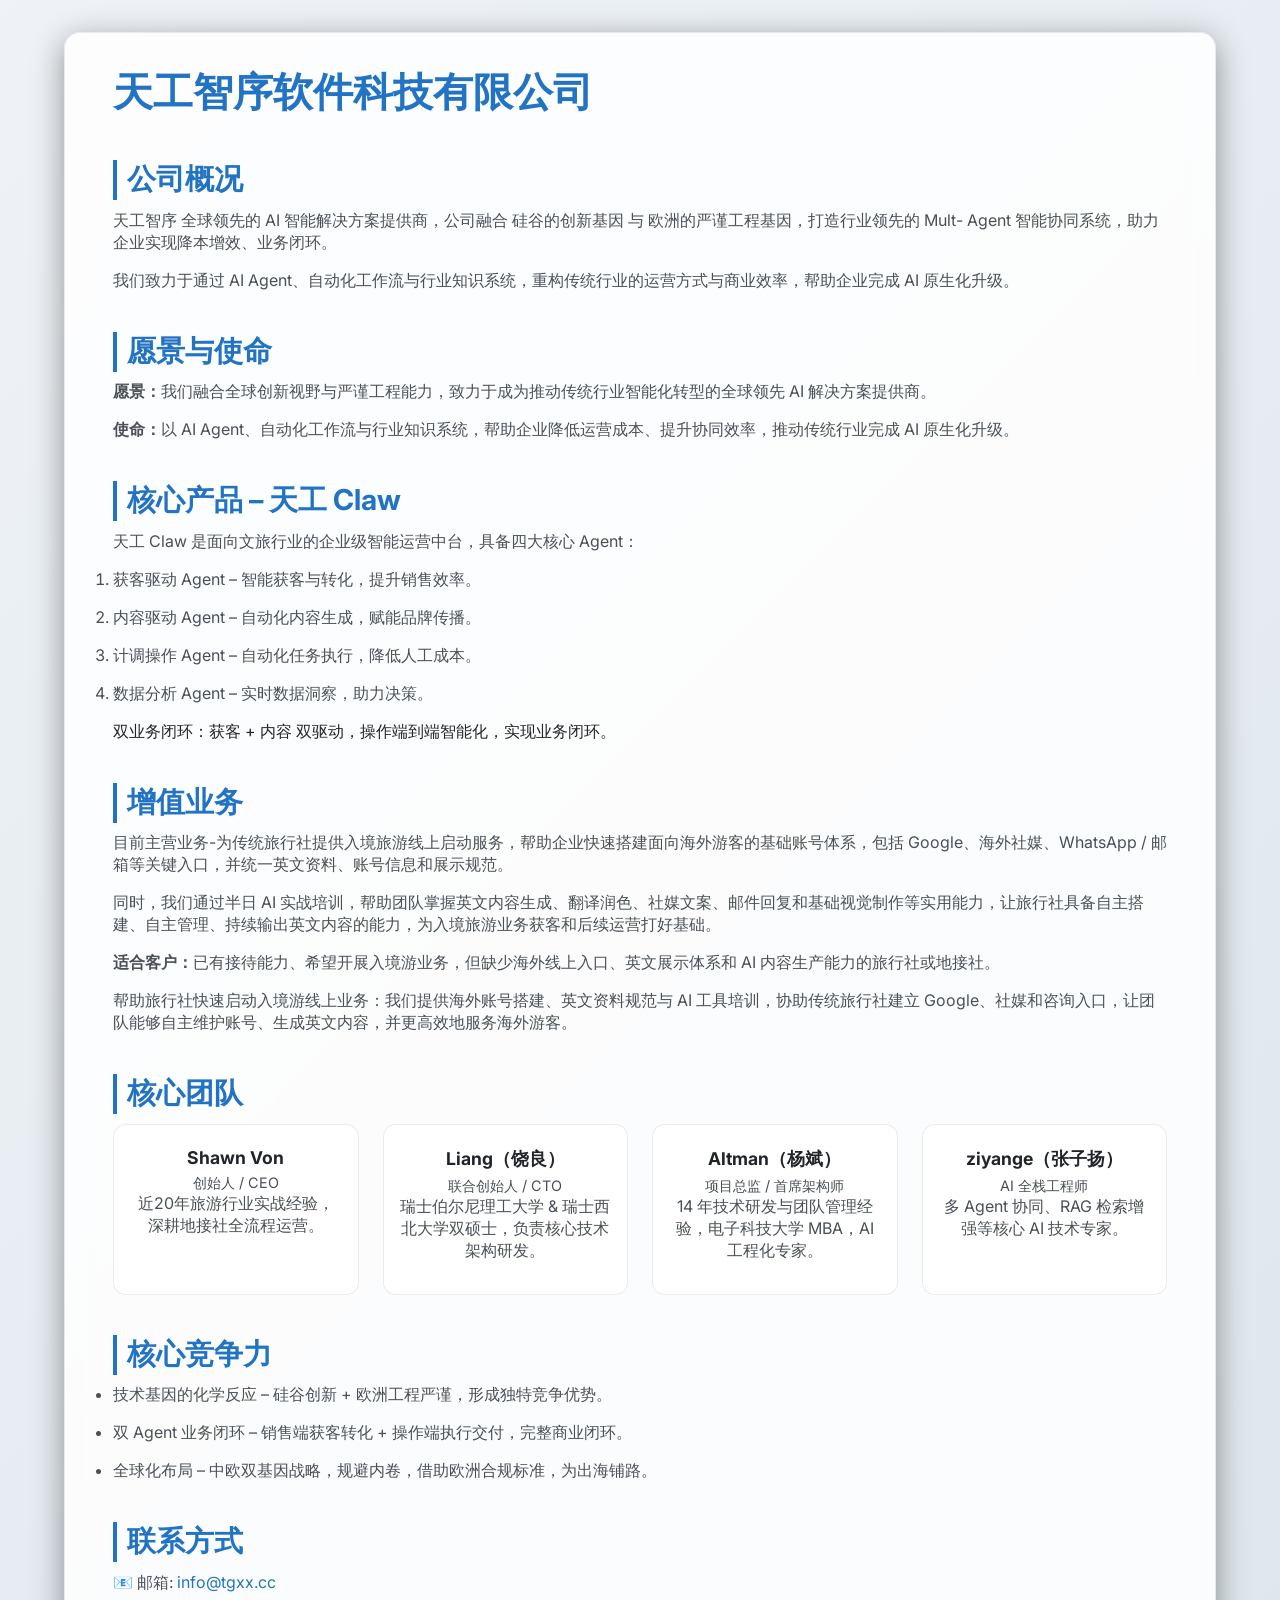
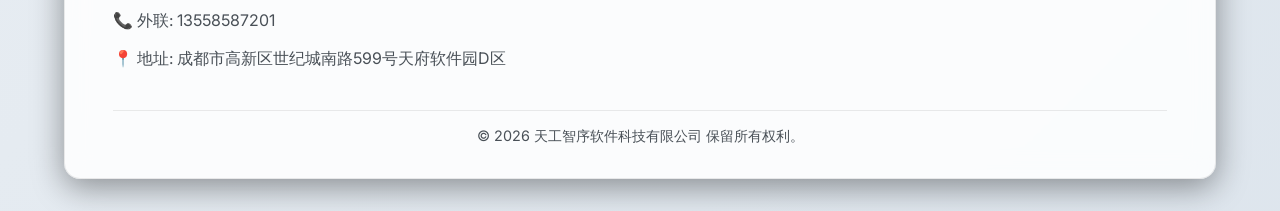
==== index.html @ 9fac901e "Add gitignore and index.html Co-Authored-By: Claude Opus 4.7 <noreply@anthropic.com>" ====
<!DOCTYPE html>
<html lang="zh-CN">

<head>
  <meta charset="UTF-8" />
  <meta http-equiv="X-UA-Compatible" content="IE=edge" />
  <meta name="viewport" content="width=device-width, initial-scale=1.0" />
  <title>天工智序软件科技有限公司</title>
  <meta name="description" content="天工智序软件科技有限公司 – 全球领先的 AI 智能解决方案提供商" />
  <link href="https://fonts.googleapis.com/css2?family=Inter:wght@400;600;700&display=swap" rel="stylesheet" />
  <style>
    :root {
      --primary-hue: 210;
      --bg-gradient: linear-gradient(135deg, hsl(var(--primary-hue), 30%, 12%), hsl(var(--primary-hue), 30%, 8%));
      --glass-bg: rgba(255, 255, 255, 0.07);
      --glass-border: rgba(255, 255, 255, 0.12);
      --text-primary: #e0e4eb;
      --text-secondary: #a0b1c2;
      --accent: hsl(var(--primary-hue), 70%, 55%);
    }

    * {
      box-sizing: border-box;
      margin: 0;
      padding: 0
    }

    body {
      font-family: 'Inter', sans-serif;
      background: var(--bg-gradient);
      color: var(--text-primary);
      min-height: 100vh;
      display: flex;
      justify-content: center;
      align-items: flex-start;
      padding: 2rem 0
    }

    .container {
      width: min(1200px, 90%);
      backdrop-filter: blur(12px);
      background: var(--glass-bg);
      border: 1px solid var(--glass-border);
      border-radius: 1rem;
      padding: 2rem 3rem;
      box-shadow: 0 8px 32px rgba(0, 0, 0, 0.4)
    }

    h1 {
      font-size: 2.5rem;
      color: var(--accent);
      margin-bottom: 0.6rem
    }

    h2 {
      font-size: 1.8rem;
      color: var(--accent);
      margin-top: 1.5rem;
      margin-bottom: 0.6rem;
      border-left: 4px solid var(--accent);
      padding-left: 0.6rem
    }

    p,
    li {
      color: var(--text-secondary);
      margin-bottom: 1rem
    }

    .section {
      margin-bottom: 2.5rem
    }

    .team-grid {
      display: grid;
      grid-template-columns: repeat(auto-fit, minmax(200px, 1fr));
      gap: 1.5rem
    }

    .team-member {
      background: var(--glass-bg);
      border: 1px solid var(--glass-border);
      border-radius: 0.8rem;
      padding: 1rem;
      text-align: center;
      transition: transform .3s, box-shadow .3s
    }

    .team-member:hover {
      transform: translateY(-4px);
      box-shadow: 0 12px 24px rgba(0, 0, 0, 0.5)
    }

    .team-member h3 {
      margin: 0.4rem 0 0.2rem;
      color: var(--text-primary);
      font-size: 1.1rem
    }

    .team-member span {
      font-size: 0.9rem;
      color: var(--text-secondary)
    }

    a {
      color: var(--accent);
      text-decoration: none;
      transition: opacity .2s
    }

    a:hover {
      opacity: 0.8
    }

    footer {
      font-size: 0.9rem;
      color: var(--text-secondary);
      margin-top: 2rem;
      border-top: 1px solid var(--glass-border);
      padding-top: 1rem;
      text-align: center
    }

    @media (prefers-color-scheme:light) {
      :root {
        --bg-gradient: linear-gradient(135deg, hsl(var(--primary-hue), 30%, 95%), hsl(var(--primary-hue), 30%, 90%));
        --glass-bg: rgba(255, 255, 255, 0.85);
        --glass-border: rgba(0, 0, 0, 0.08);
        --text-primary: #212529;
        --text-secondary: #495057;
        --accent: hsl(var(--primary-hue), 70%, 45%)
      }
    }
  </style>
</head>

<body>
  <div class="container">
    <header class="section">
      <h1>天工智序软件科技有限公司</h1>
    </header>

    <section class="section">
      <h2>公司概况</h2>
      <p>天工智序 全球领先的 AI 智能解决方案提供商，公司融合 硅谷的创新基因 与 欧洲的严谨工程基因，打造行业领先的 Mult- Agent 智能协同系统，助力企业实现降本增效、业务闭环。</p>
      <p>我们致力于通过 AI Agent、自动化工作流与行业知识系统，重构传统行业的运营方式与商业效率，帮助企业完成 AI 原生化升级。</p>
    </section>

    <section class="section">
      <h2>愿景与使命</h2>
      <p><strong>愿景：</strong>我们融合全球创新视野与严谨工程能力，致力于成为推动传统行业智能化转型的全球领先 AI 解决方案提供商。</p>
      <p><strong>使命：</strong>以 AI Agent、自动化工作流与行业知识系统，帮助企业降低运营成本、提升协同效率，推动传统行业完成 AI 原生化升级。</p>
    </section>

    <section class="section">
      <h2>核心产品 – 天工 Claw</h2>
      <p>天工 Claw 是面向文旅行业的企业级智能运营中台，具备四大核心 Agent：</p>
      <ol>
        <li>获客驱动 Agent – 智能获客与转化，提升销售效率。</li>
        <li>内容驱动 Agent – 自动化内容生成，赋能品牌传播。</li>
        <li>计调操作 Agent – 自动化任务执行，降低人工成本。</li>
        <li>数据分析 Agent – 实时数据洞察，助力决策。</li>
      </ol>
      <blockquote>双业务闭环：获客 + 内容 双驱动，操作端到端智能化，实现业务闭环。</blockquote>
    </section>

    <section class="section">
      <h2>增值业务</h2>
      <p>目前主营业务-为传统旅行社提供入境旅游线上启动服务，帮助企业快速搭建面向海外游客的基础账号体系，包括 Google、海外社媒、WhatsApp / 邮箱等关键入口，并统一英文资料、账号信息和展示规范。</p>
      <p>同时，我们通过半日 AI 实战培训，帮助团队掌握英文内容生成、翻译润色、社媒文案、邮件回复和基础视觉制作等实用能力，让旅行社具备自主搭建、自主管理、持续输出英文内容的能力，为入境旅游业务获客和后续运营打好基础。</p>
      <p><strong>适合客户：</strong>已有接待能力、希望开展入境游业务，但缺少海外线上入口、英文展示体系和 AI 内容生产能力的旅行社或地接社。</p>
      <p>帮助旅行社快速启动入境游线上业务：我们提供海外账号搭建、英文资料规范与 AI 工具培训，协助传统旅行社建立 Google、社媒和咨询入口，让团队能够自主维护账号、生成英文内容，并更高效地服务海外游客。</p>
    </section>

    <section class="section">
      <h2>核心团队</h2>
      <div class="team-grid">
        <div class="team-member">
          <h3>Shawn Von</h3>
          <span>创始人 / CEO</span>
          <p>近20年旅游行业实战经验，深耕地接社全流程运营。</p>
        </div>
        <div class="team-member">
          <h3>Liang（饶良）</h3>
          <span>联合创始人 / CTO</span>
          <p>瑞士伯尔尼理工大学 &amp; 瑞士西北大学双硕士，负责核心技术架构研发。</p>
        </div>
        <div class="team-member">
          <h3>Altman（杨斌）</h3>
          <span>项目总监 / 首席架构师</span>
          <p>14 年技术研发与团队管理经验，电子科技大学 MBA，AI 工程化专家。</p>
        </div>
        <div class="team-member">
          <h3>ziyange（张子扬）</h3>
          <span>AI 全栈工程师</span>
          <p>多 Agent 协同、RAG 检索增强等核心 AI 技术专家。</p>
        </div>
      </div>
    </section>

    <section class="section">
      <h2>核心竞争力</h2>
      <ul>
        <li>技术基因的化学反应 – 硅谷创新 + 欧洲工程严谨，形成独特竞争优势。</li>
        <li>双 Agent 业务闭环 – 销售端获客转化 + 操作端执行交付，完整商业闭环。</li>
        <li>全球化布局 – 中欧双基因战略，规避内卷，借助欧洲合规标准，为出海铺路。</li>
      </ul>
    </section>

    <section class="section">
      <h2>联系方式</h2>
      <p>📧 邮箱: <a href="mailto:info@tgxx.cc">info@tgxx.cc</a></p>
      <p>📞 外联: 13558587201</p>
      <p>📍 地址: 成都市高新区世纪城南路599号天府软件园D区</p>
    </section>

    <footer>
      © 2026 天工智序软件科技有限公司 保留所有权利。
    </footer>
  </div>
</body>

</html>
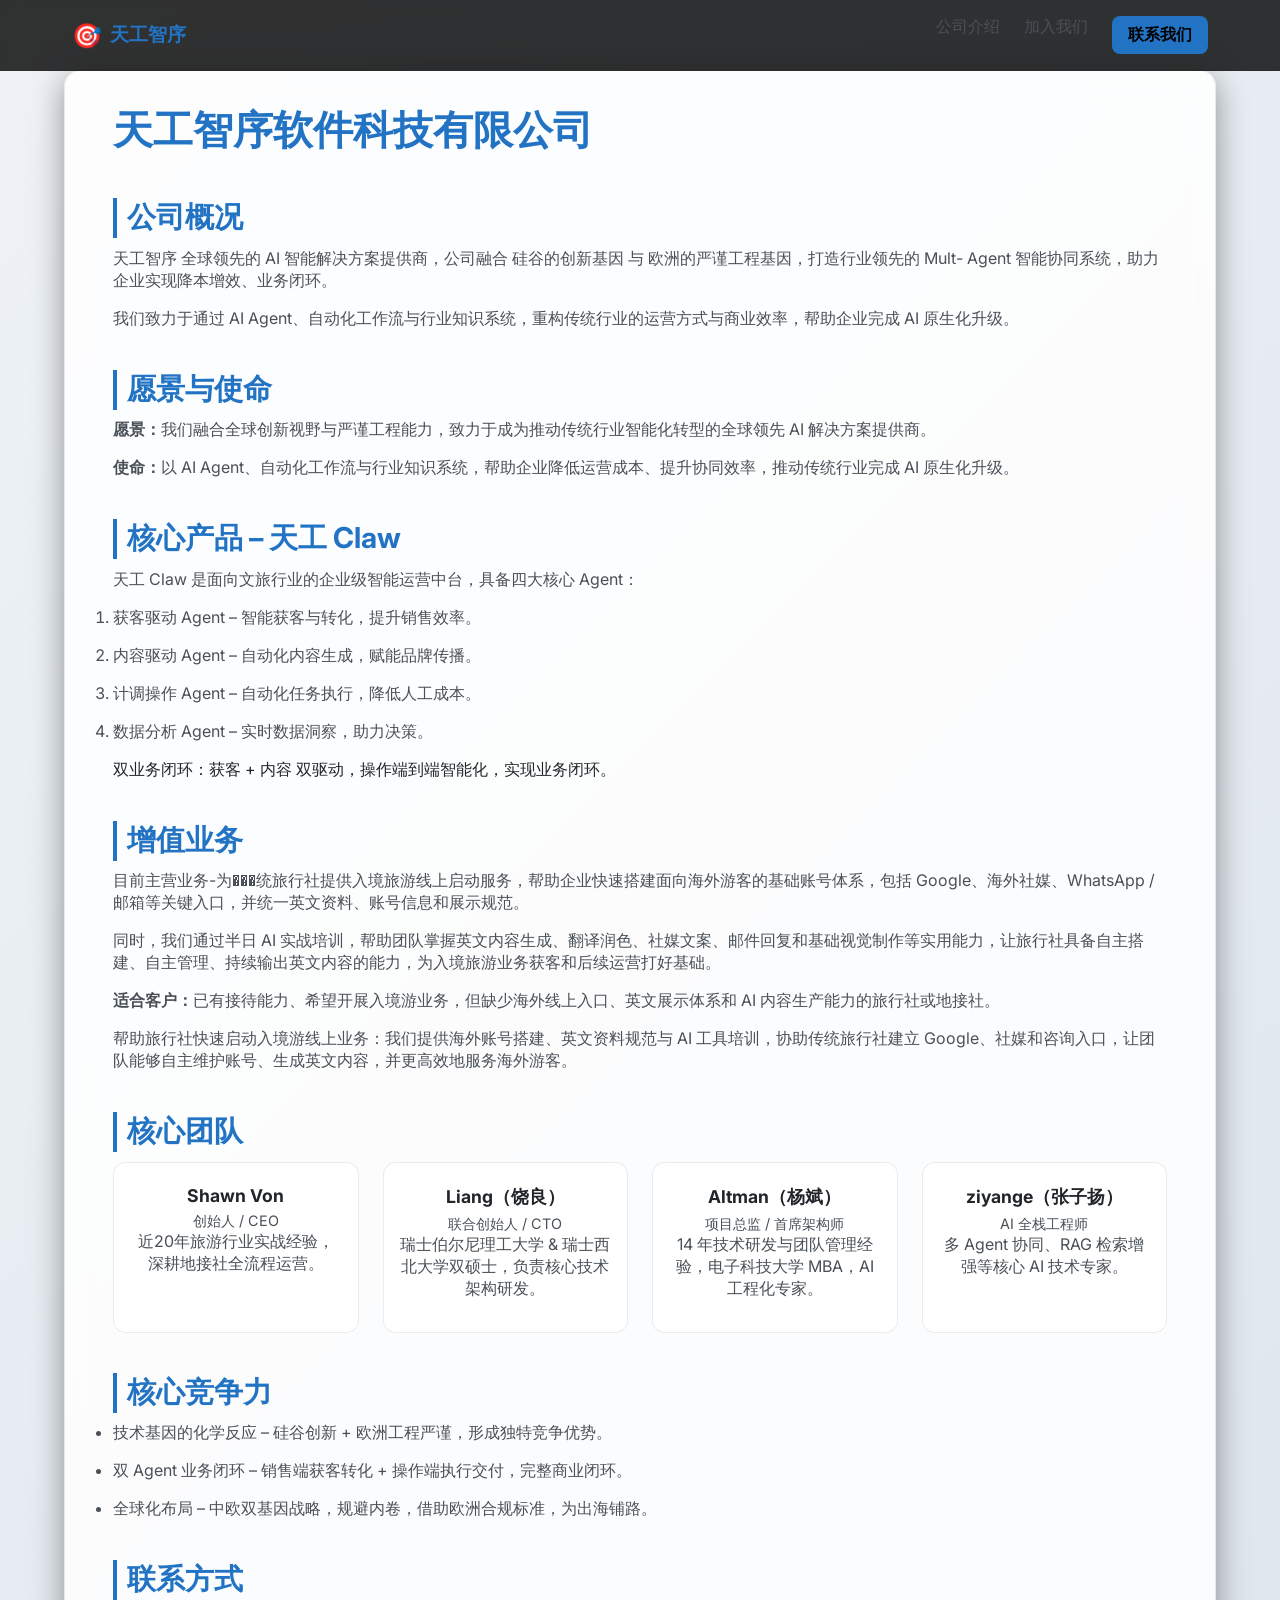
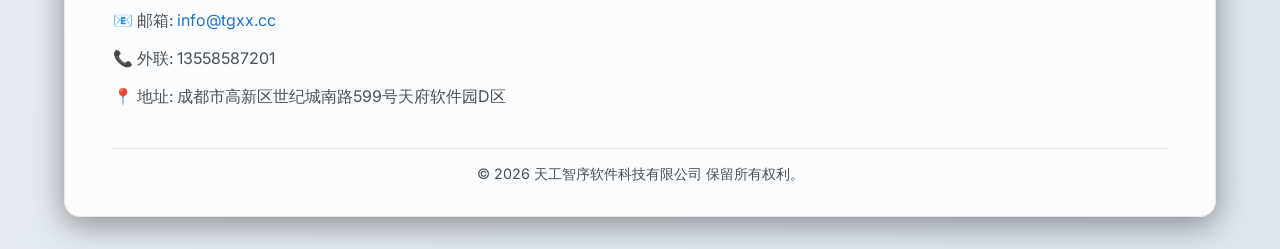
==== commit 3fdd8581: "Restructure: index.html as framework page, company.html as embedded content Co-Authored-By: Claude O" ====
--- a/index.html
+++ b/index.html
@@ -31,9 +31,76 @@
       color: var(--text-primary);
       min-height: 100vh;
       display: flex;
+      flex-direction: column;
+    }
+
+    /* 导航栏 */
+    .navbar {
+      position: fixed;
+      top: 0;
+      left: 0;
+      right: 0;
+      z-index: 1000;
+      background: rgba(0, 0, 0, 0.8);
+      backdrop-filter: blur(10px);
+      border-bottom: 1px solid var(--glass-border);
+    }
+
+    .nav-container {
+      max-width: 1200px;
+      margin: 0 auto;
+      padding: 1rem 2rem;
+      display: flex;
+      justify-content: space-between;
+      align-items: center;
+    }
+
+    .logo {
+      display: flex;
+      align-items: center;
+      gap: 0.5rem;
+      text-decoration: none;
+      color: var(--accent);
+      font-weight: 700;
+      font-size: 1.2rem;
+    }
+
+    .logo-icon {
+      font-size: 1.5rem;
+    }
+
+    .nav-links {
+      display: flex;
+      gap: 1.5rem;
+    }
+
+    .nav-links a {
+      color: var(--text-secondary);
+      text-decoration: none;
+      transition: color .2s;
+    }
+
+    .nav-links a:hover,
+    .nav-links a.active {
+      color: var(--accent);
+    }
+
+    .btn-contact {
+      background: var(--accent);
+      color: #000 !important;
+      padding: 0.5rem 1rem;
+      border-radius: 0.5rem;
+      font-weight: 600;
+    }
+
+    /* 主内容区域 */
+    .main-content {
+      flex: 1;
+      padding-top: 70px;
+      display: flex;
       justify-content: center;
       align-items: flex-start;
-      padding: 2rem 0
+      padding-bottom: 2rem;
     }
 
     .container {
@@ -135,88 +202,105 @@
 </head>
 
 <body>
-  <div class="container">
-    <header class="section">
-      <h1>天工智序软件科技有限公司</h1>
-    </header>
-
-    <section class="section">
-      <h2>公司概况</h2>
-      <p>天工智序 全球领先的 AI 智能解决方案提供商，公司融合 硅谷的创新基因 与 欧洲的严谨工程基因，打造行业领先的 Mult- Agent 智能协同系统，助力企业实现降本增效、业务闭环。</p>
-      <p>我们致力于通过 AI Agent、自动化工作流与行业知识系统，重构传统行业的运营方式与商业效率，帮助企业完成 AI 原生化升级。</p>
-    </section>
-
-    <section class="section">
-      <h2>愿景与使命</h2>
-      <p><strong>愿景：</strong>我们融合全球创新视野与严谨工程能力，致力于成为推动传统行业智能化转型的全球领先 AI 解决方案提供商。</p>
-      <p><strong>使命：</strong>以 AI Agent、自动化工作流与行业知识系统，帮助企业降低运营成本、提升协同效率，推动传统行业完成 AI 原生化升级。</p>
-    </section>
-
-    <section class="section">
-      <h2>核心产品 – 天工 Claw</h2>
-      <p>天工 Claw 是面向文旅行业的企业级智能运营中台，具备四大核心 Agent：</p>
-      <ol>
-        <li>获客驱动 Agent – 智能获客与转化，提升销售效率。</li>
-        <li>内容驱动 Agent – 自动化内容生成，赋能品牌传播。</li>
-        <li>计调操作 Agent – 自动化任务执行，降低人工成本。</li>
-        <li>数据分析 Agent – 实时数据洞察，助力决策。</li>
-      </ol>
-      <blockquote>双业务闭环：获客 + 内容 双驱动，操作端到端智能化，实现业务闭环。</blockquote>
-    </section>
-
-    <section class="section">
-      <h2>增值业务</h2>
-      <p>目前主营业务-为传统旅行社提供入境旅游线上启动服务，帮助企业快速搭建面向海外游客的基础账号体系，包括 Google、海外社媒、WhatsApp / 邮箱等关键入口，并统一英文资料、账号信息和展示规范。</p>
-      <p>同时，我们通过半日 AI 实战培训，帮助团队掌握英文内容生成、翻译润色、社媒文案、邮件回复和基础视觉制作等实用能力，让旅行社具备自主搭建、自主管理、持续输出英文内容的能力，为入境旅游业务获客和后续运营打好基础。</p>
-      <p><strong>适合客户：</strong>已有接待能力、希望开展入境游业务，但缺少海外线上入口、英文展示体系和 AI 内容生产能力的旅行社或地接社。</p>
-      <p>帮助旅行社快速启动入境游线上业务：我们提供海外账号搭建、英文资料规范与 AI 工具培训，协助传统旅行社建立 Google、社媒和咨询入口，让团队能够自主维护账号、生成英文内容，并更高效地服务海外游客。</p>
-    </section>
-
-    <section class="section">
-      <h2>核心团队</h2>
-      <div class="team-grid">
-        <div class="team-member">
-          <h3>Shawn Von</h3>
-          <span>创始人 / CEO</span>
-          <p>近20年旅游行业实战经验，深耕地接社全流程运营。</p>
+  <!-- 导航栏 -->
+  <nav class="navbar">
+    <div class="nav-container">
+      <a href="/" class="logo">
+        <span class="logo-icon">🎯</span>
+        <span class="logo-text">天工智序</span>
+      </a>
+      <div class="nav-links">
+        <a href="/h5/company">公司介绍</a>
+        <a href="/recruit">加入我们</a>
+        <a href="#contact" class="btn-contact">联系我们</a>
+      </div>
+    </div>
+  </nav>
+
+  <div class="main-content">
+    <div class="container">
+      <header class="section">
+        <h1>天工智序软件科技有限公司</h1>
+      </header>
+
+      <section class="section">
+        <h2>公司概况</h2>
+        <p>天工智序 全球领先的 AI 智能解决方案提供商，公司融合 硅谷的创新基因 与 欧洲的严谨工程基因，打造行业领先的 Mult- Agent 智能协同系统，助力企业实现降本增效、业务闭环。</p>
+        <p>我们致力于通过 AI Agent、自动化工作流与行业知识系统，重构传统行业的运营方式与商业效率，帮助企业完成 AI 原生化升级。</p>
+      </section>
+
+      <section class="section">
+        <h2>愿景与使命</h2>
+        <p><strong>愿景：</strong>我们融合全球创新视野与严谨工程能力，致力于成为推动传统行业智能化转型的全球领先 AI 解决方案提供商。</p>
+        <p><strong>使命：</strong>以 AI Agent、自动化工作流与行业知识系统，帮助企业降低运营成本、提升协同效率，推动传统行业完成 AI 原生化升级。</p>
+      </section>
+
+      <section class="section">
+        <h2>核心产品 – 天工 Claw</h2>
+        <p>天工 Claw 是面向文旅行业的企业级智能运营中台，具备四大核心 Agent：</p>
+        <ol>
+          <li>获客驱动 Agent – 智能获客与转化，提升销售效率。</li>
+          <li>内容驱动 Agent – 自动化内容生成，赋能品牌传播。</li>
+          <li>计调操作 Agent – 自动化任务执行，降低人工成本。</li>
+          <li>数据分析 Agent – 实时数据洞察，助力决策。</li>
+        </ol>
+        <blockquote>双业务闭环：获客 + 内容 双驱动，操作端到端智能化，实现业务闭环。</blockquote>
+      </section>
+
+      <section class="section">
+        <h2>增值业务</h2>
+        <p>目前主营业务-为���统旅行社提供入境旅游线上启动服务，帮助企业快速搭建面向海外游客的基础账号体系，包括 Google、海外社媒、WhatsApp / 邮箱等关键入口，并统一英文资料、账号信息和展示规范。</p>
+        <p>同时，我们通过半日 AI 实战培训，帮助团队掌握英文内容生成、翻译润色、社媒文案、邮件回复和基础视觉制作等实用能力，让旅行社具备自主搭建、自主管理、持续输出英文内容的能力，为入境旅游业务获客和后续运营打好基础。</p>
+        <p><strong>适合客户：</strong>已有接待能力、希望开展入境游业务，但缺少海外线上入口、英文展示体系和 AI 内容生产能力的旅行社或地接社。</p>
+        <p>帮助旅行社快速启动入境游线上业务：我们提供海外账号搭建、英文资料规范与 AI 工具培训，协助传统旅行社建立 Google、社媒和咨询入口，让团队能够自主维护账号、生成英文内容，并更高效地服务海外游客。</p>
+      </section>
+
+      <section class="section">
+        <h2>核心团队</h2>
+        <div class="team-grid">
+          <div class="team-member">
+            <h3>Shawn Von</h3>
+            <span>创始人 / CEO</span>
+            <p>近20年旅游行业实战经验，深耕地接社全流程运营。</p>
+          </div>
+          <div class="team-member">
+            <h3>Liang（饶良）</h3>
+            <span>联合创始人 / CTO</span>
+            <p>瑞士伯尔尼理工大学 &amp; 瑞士西北大学双硕士，负责核心技术架构研发。</p>
+          </div>
+          <div class="team-member">
+            <h3>Altman（杨斌）</h3>
+            <span>项目总监 / 首席架构师</span>
+            <p>14 年技术研发与团队管理经验，电子科技大学 MBA，AI 工程化专家。</p>
+          </div>
+          <div class="team-member">
+            <h3>ziyange（张子扬）</h3>
+            <span>AI 全栈工程师</span>
+            <p>多 Agent 协同、RAG 检索增强等核心 AI 技术专家。</p>
+          </div>
         </div>
-        <div class="team-member">
-          <h3>Liang（饶良）</h3>
-          <span>联合创始人 / CTO</span>
-          <p>瑞士伯尔尼理工大学 &amp; 瑞士西北大学双硕士，负责核心技术架构研发。</p>
-        </div>
-        <div class="team-member">
-          <h3>Altman（杨斌）</h3>
-          <span>项目总监 / 首席架构师</span>
-          <p>14 年技术研发与团队管理经验，电子科技大学 MBA，AI 工程化专家。</p>
-        </div>
-        <div class="team-member">
-          <h3>ziyange（张子扬）</h3>
-          <span>AI 全栈工程师</span>
-          <p>多 Agent 协同、RAG 检索增强等核心 AI 技术专家。</p>
-        </div>
-      </div>
-    </section>
-
-    <section class="section">
-      <h2>核心竞争力</h2>
-      <ul>
-        <li>技术基因的化学反应 – 硅谷创新 + 欧洲工程严谨，形成独特竞争优势。</li>
-        <li>双 Agent 业务闭环 – 销售端获客转化 + 操作端执行交付，完整商业闭环。</li>
-        <li>全球化布局 – 中欧双基因战略，规避内卷，借助欧洲合规标准，为出海铺路。</li>
-      </ul>
-    </section>
-
-    <section class="section">
-      <h2>联系方式</h2>
-      <p>📧 邮箱: <a href="mailto:info@tgxx.cc">info@tgxx.cc</a></p>
-      <p>📞 外联: 13558587201</p>
-      <p>📍 地址: 成都市高新区世纪城南路599号天府软件园D区</p>
-    </section>
-
-    <footer>
-      © 2026 天工智序软件科技有限公司 保留所有权利。
-    </footer>
+      </section>
+
+      <section class="section">
+        <h2>核心竞争力</h2>
+        <ul>
+          <li>技术基因的化学反应 – 硅谷创新 + 欧洲工程严谨，形成独特竞争优势。</li>
+          <li>双 Agent 业务闭环 – 销售端获客转化 + 操作端执行交付，完整商业闭环。</li>
+          <li>全球化布局 – 中欧双基因战略，规避内卷，借助欧洲合规标准，为出海铺路。</li>
+        </ul>
+      </section>
+
+      <section class="section" id="contact">
+        <h2>联系方式</h2>
+        <p>📧 邮箱: <a href="mailto:info@tgxx.cc">info@tgxx.cc</a></p>
+        <p>📞 外联: 13558587201</p>
+        <p>📍 地址: 成都市高新区世纪城南路599号天府软件园D区</p>
+      </section>
+
+      <footer>
+        © 2026 天工智序软件科技有限公司 保留所有权利。
+      </footer>
+    </div>
   </div>
 </body>
 
